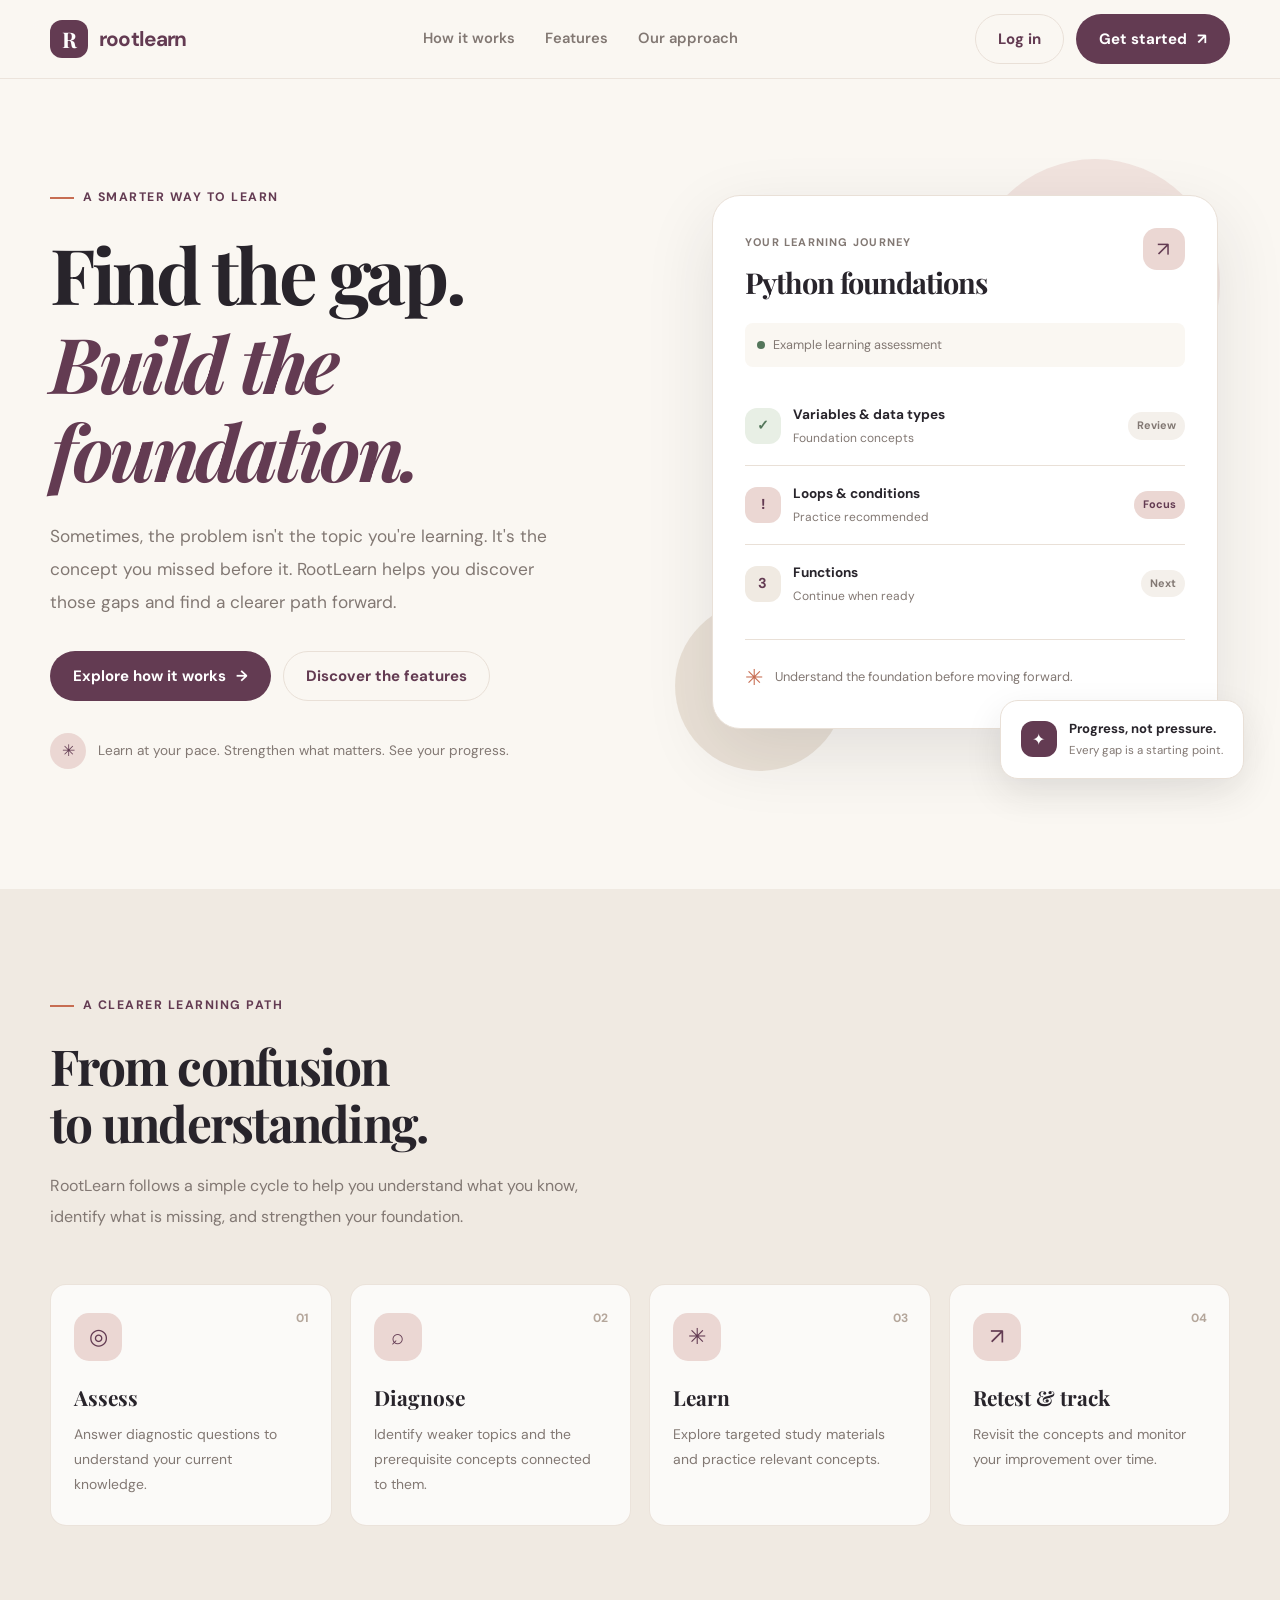
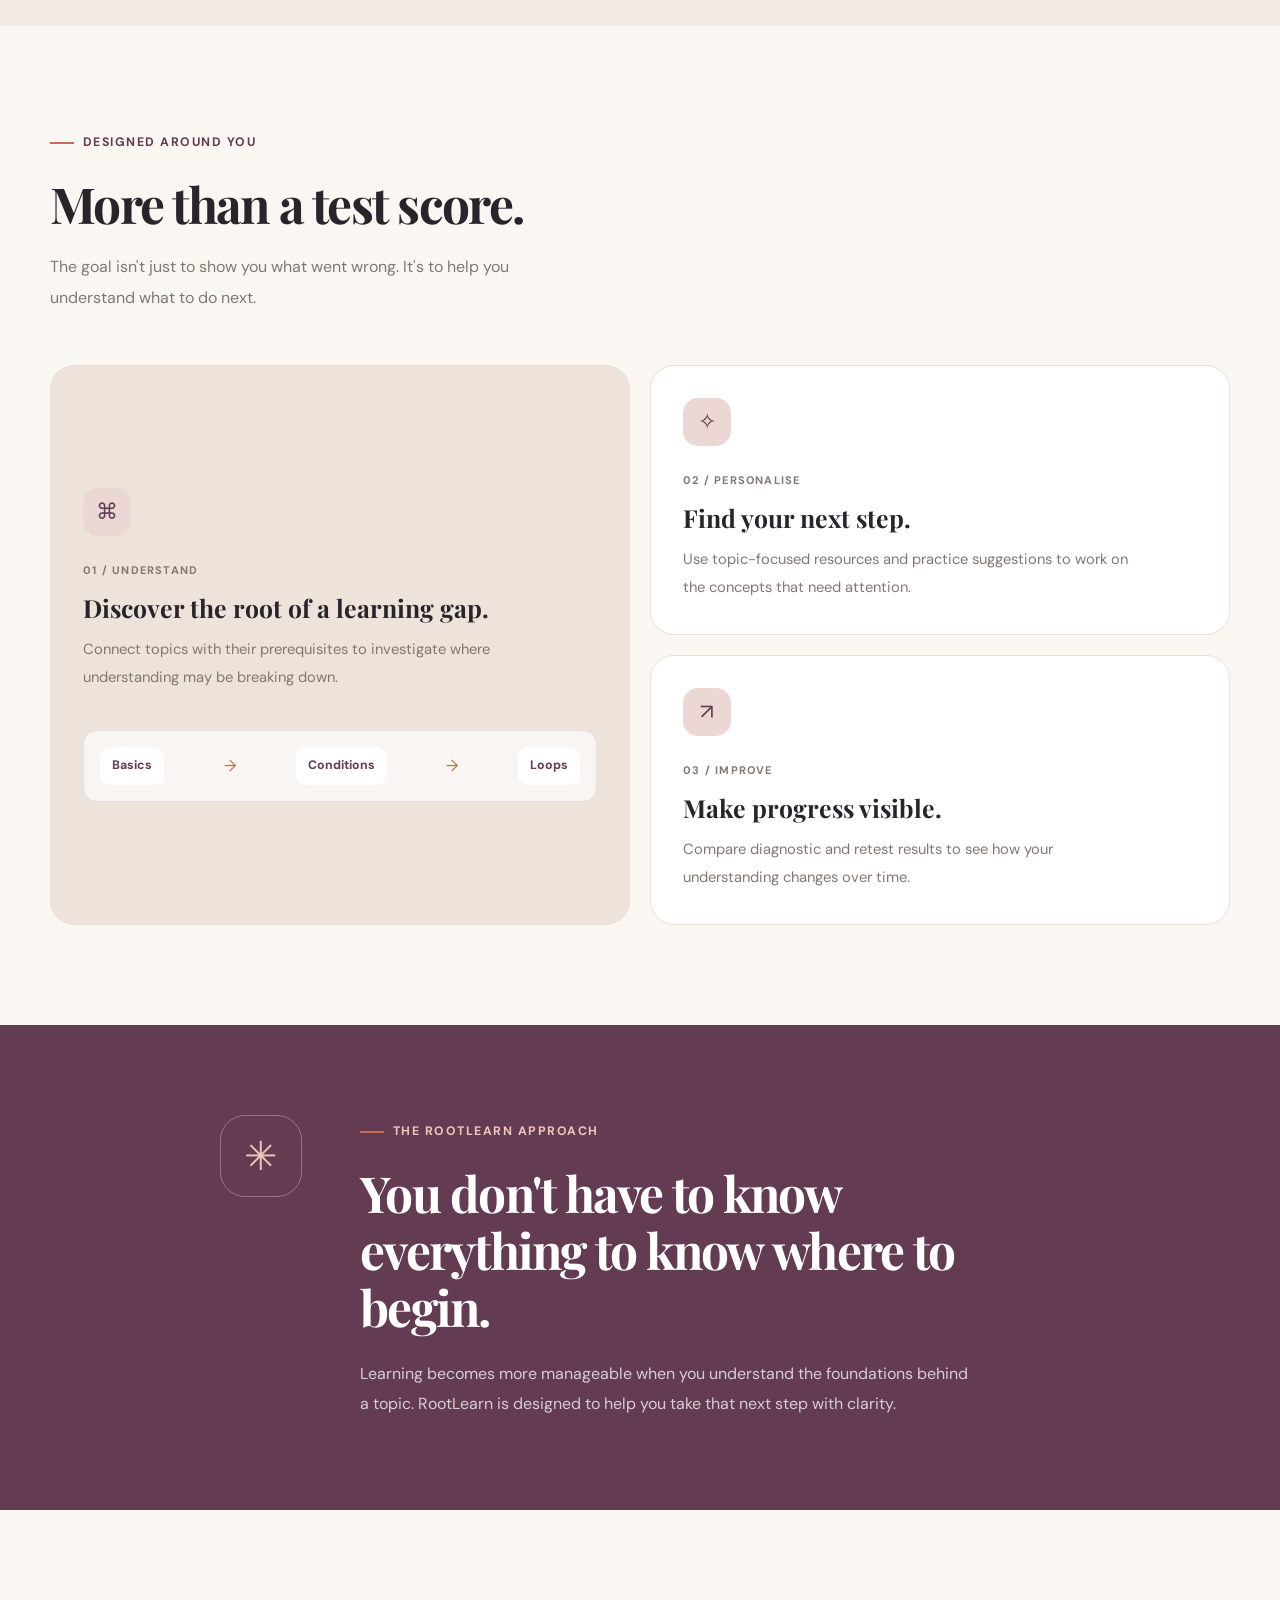
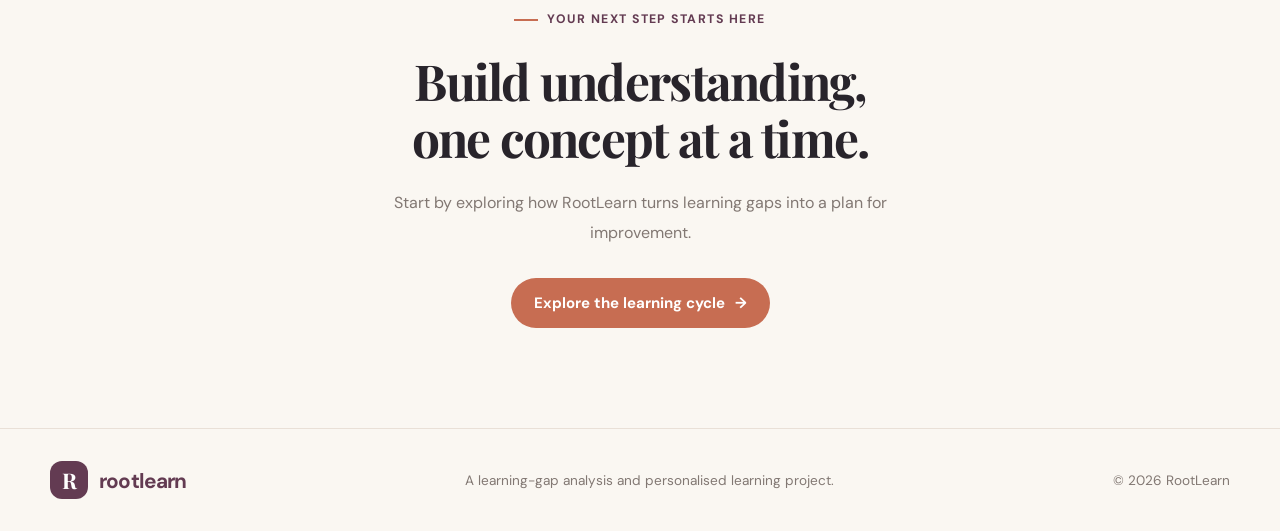
==== frontend/index.html @ 0cfa4fae "Initial commit: frontend, backend, and database setup" ====
<!DOCTYPE html>
<html lang="en">
<head>
    <meta charset="UTF-8">

    <meta
        name="viewport"
        content="width=device-width, initial-scale=1.0"
    >

    <meta
        name="description"
        content="RootLearn helps students discover learning gaps, strengthen prerequisite concepts, and track their learning progress."
    >

    <meta name="theme-color" content="#FAF7F2">

    <title>RootLearn — Understand What You Need to Learn</title>

    <link rel="stylesheet" href="css/variables.css">
    <link rel="stylesheet" href="css/style.css">
</head>

<body>

    <!-- Navigation -->
    <header class="site-header">
        <nav class="navbar container" aria-label="Main navigation">

            <a href="index.html" class="brand" aria-label="RootLearn home">
                <span class="brand-mark" aria-hidden="true">R</span>
                <span>rootlearn</span>
            </a>

            <div class="nav-links">
                <a href="#how-it-works">How it works</a>
                <a href="#features">Features</a>
                <a href="#approach">Our approach</a>
            </div>

           <div class="nav-actions">
    <a href="pages/login.html" class="button button-secondary">
        Log in
    </a>

    <a href="pages/register.html" class="button button-primary">
        Get started <span aria-hidden="true">↗</span>
    </a>
</div>

        </nav>
    </header>


    <main>

        <!-- Hero section -->
        <section class="hero" id="get-started">

            <div class="hero-grid container">

                <div class="hero-copy">

                    <span class="eyebrow">
                        A smarter way to learn
                    </span>

                    <h1>
                        Find the gap.<br>
                        <span class="hero-highlight">
                            Build the foundation.
                        </span>
                    </h1>

                    <p class="hero-description">
                        Sometimes, the problem isn't the topic you're
                        learning. It's the concept you missed before it.
                        RootLearn helps you discover those gaps and
                        find a clearer path forward.
                    </p>

                    <div class="hero-actions">
                        <a href="#how-it-works" class="button button-primary">
                            Explore how it works
                            <span aria-hidden="true">→</span>
                        </a>

                        <a href="#features" class="button button-secondary">
                            Discover the features
                        </a>
                    </div>

                    <div class="hero-note">
                        <span class="note-icon" aria-hidden="true">✳</span>
                        <p>
                            Learn at your pace. Strengthen what matters.
                            See your progress.
                        </p>
                    </div>

                </div>


                <!-- Illustrative learning journey card -->
                <div class="hero-visual">

                    <div class="decor decor-one" aria-hidden="true"></div>
                    <div class="decor decor-two" aria-hidden="true"></div>

                    <article class="learning-card">

                        <div class="learning-card-top">
                            <div>
                                <span class="small-label">
                                    YOUR LEARNING JOURNEY
                                </span>

                                <h2 class="journey-title">
                                    Python foundations
                                </h2>
                            </div>

                            <span class="journey-symbol" aria-hidden="true">
                                ↗
                            </span>
                        </div>


                        <div class="journey-status">
                            <span class="status-dot"></span>
                            <span>Example learning assessment</span>
                        </div>


                        <div class="journey-path">

                            <div class="path-item completed">
                                <span class="path-marker" aria-hidden="true">✓</span>

                                <div class="path-copy">
                                    <strong>Variables & data types</strong>
                                    <span>Foundation concepts</span>
                                </div>

                                <span class="path-tag">Review</span>
                            </div>


                            <div class="path-item needs-attention">
                                <span class="path-marker" aria-hidden="true">!</span>

                                <div class="path-copy">
                                    <strong>Loops & conditions</strong>
                                    <span>Practice recommended</span>
                                </div>

                                <span class="path-tag">Focus</span>
                            </div>


                            <div class="path-item upcoming">
                                <span class="path-marker" aria-hidden="true">3</span>

                                <div class="path-copy">
                                    <strong>Functions</strong>
                                    <span>Continue when ready</span>
                                </div>

                                <span class="path-tag">Next</span>
                            </div>

                        </div>


                        <div class="learning-card-bottom">
                            <span class="bottom-symbol" aria-hidden="true">✳</span>

                            <p>
                                Understand the foundation before
                                moving forward.
                            </p>
                        </div>

                    </article>

                    <div class="floating-note">
                        <span aria-hidden="true">✦</span>
                        <div>
                            <strong>Progress, not pressure.</strong>
                            <p>Every gap is a starting point.</p>
                        </div>
                    </div>

                </div>

            </div>

        </section>


        <!-- How it works -->
        <section class="section how-section" id="how-it-works">

            <div class="container">

                <div class="section-heading">
                    <span class="eyebrow">A clearer learning path</span>

                    <h2>
                        From confusion<br>
                        to understanding.
                    </h2>

                    <p>
                        RootLearn follows a simple cycle to help you
                        understand what you know, identify what is
                        missing, and strengthen your foundation.
                    </p>
                </div>


                <div class="steps-grid">

                    <article class="step-card">
                        <span class="step-number">01</span>
                        <span class="step-icon" aria-hidden="true">◎</span>

                        <h3>Assess</h3>

                        <p>
                            Answer diagnostic questions to understand
                            your current knowledge.
                        </p>
                    </article>


                    <article class="step-card">
                        <span class="step-number">02</span>
                        <span class="step-icon" aria-hidden="true">⌕</span>

                        <h3>Diagnose</h3>

                        <p>
                            Identify weaker topics and the prerequisite
                            concepts connected to them.
                        </p>
                    </article>


                    <article class="step-card">
                        <span class="step-number">03</span>
                        <span class="step-icon" aria-hidden="true">✳</span>

                        <h3>Learn</h3>

                        <p>
                            Explore targeted study materials and
                            practice relevant concepts.
                        </p>
                    </article>


                    <article class="step-card">
                        <span class="step-number">04</span>
                        <span class="step-icon" aria-hidden="true">↗</span>

                        <h3>Retest & track</h3>

                        <p>
                            Revisit the concepts and monitor your
                            improvement over time.
                        </p>
                    </article>

                </div>

            </div>

        </section>


        <!-- Features -->
        <section class="section features-section" id="features">

            <div class="container">

                <div class="section-heading">
                    <span class="eyebrow">Designed around you</span>

                    <h2>
                        More than a test score.
                    </h2>

                    <p>
                        The goal isn't just to show you what went wrong.
                        It's to help you understand what to do next.
                    </p>
                </div>


                <div class="features-grid">

                    <article class="feature-card feature-card-large">

                        <span class="feature-icon" aria-hidden="true">⌘</span>

                        <span class="feature-label">01 / UNDERSTAND</span>

                        <h3>Discover the root of a learning gap.</h3>

                        <p>
                            Connect topics with their prerequisites
                            to investigate where understanding may
                            be breaking down.
                        </p>

                        <div class="mini-topic-map" aria-label="Illustration of connected learning topics">
                            <span>Basics</span>
                            <span aria-hidden="true">→</span>
                            <span>Conditions</span>
                            <span aria-hidden="true">→</span>
                            <span>Loops</span>
                        </div>

                    </article>


                    <article class="feature-card">

                        <span class="feature-icon" aria-hidden="true">✧</span>

                        <span class="feature-label">02 / PERSONALISE</span>

                        <h3>Find your next step.</h3>

                        <p>
                            Use topic-focused resources and practice
                            suggestions to work on the concepts
                            that need attention.
                        </p>

                    </article>


                    <article class="feature-card">

                        <span class="feature-icon" aria-hidden="true">↗</span>

                        <span class="feature-label">03 / IMPROVE</span>

                        <h3>Make progress visible.</h3>

                        <p>
                            Compare diagnostic and retest results
                            to see how your understanding changes
                            over time.
                        </p>

                    </article>

                </div>

            </div>

        </section>


        <!-- Approach -->
        <section class="approach-section" id="approach">

            <div class="container approach-inner">

                <span class="approach-symbol" aria-hidden="true">✳</span>

                <div>
                    <span class="eyebrow">The RootLearn approach</span>

                    <h2>
                        You don't have to know everything
                        to know where to begin.
                    </h2>

                    <p>
                        Learning becomes more manageable when you
                        understand the foundations behind a topic.
                        RootLearn is designed to help you take that
                        next step with clarity.
                    </p>
                </div>

            </div>

        </section>


        <!-- Final CTA -->
        <section class="final-cta">

            <div class="container final-cta-inner">

                <span class="eyebrow">Your next step starts here</span>

                <h2>
                    Build understanding,<br>
                    one concept at a time.
                </h2>

                <p>
                    Start by exploring how RootLearn turns
                    learning gaps into a plan for improvement.
                </p>

                <a href="#how-it-works" class="button button-light">
                    Explore the learning cycle
                    <span aria-hidden="true">→</span>
                </a>

            </div>

        </section>

    </main>


    <!-- Footer -->
    <footer class="site-footer">

        <div class="container footer-content">

            <a href="index.html" class="brand">
                <span class="brand-mark" aria-hidden="true">R</span>
                <span>rootlearn</span>
            </a>

            <p>
                A learning-gap analysis and personalised learning project.
            </p>

            <p>
                © <span id="current-year"></span> RootLearn
            </p>

        </div>

    </footer>


    <script src="js/app.js"></script>

</body>
</html>
---- frontend/css/variables.css ----
/* =========================================
   ROOTLEARN — DESIGN TOKENS
   ========================================= */

:root {
    /* Brand colours */
    --color-bg: #FAF7F2;
    --color-primary: #633B52;
    --color-primary-dark: #48283B;
    --color-accent: #C76D52;
    --color-accent-soft: #EBD7D3;

    /* Surfaces */
    --color-surface: #FFFFFF;
    --color-border: #E9E0D7;

    /* Text */
    --color-text: #28242B;
    --color-text-muted: #827873;

    /* Status colours */
    --color-success: #54765B;
    --color-warning: #A66B32;
    --color-danger: #B64A4A;

    /* Typography */
    --font-heading: Georgia, "Times New Roman", serif;
    --font-body: "Segoe UI", Arial, sans-serif;

    /* Spacing */
    --space-1: 0.25rem;
    --space-2: 0.5rem;
    --space-3: 0.75rem;
    --space-4: 1rem;
    --space-5: 1.5rem;
    --space-6: 2rem;
    --space-7: 3rem;
    --space-8: 4rem;

    /* Corners */
    --radius-sm: 8px;
    --radius-md: 16px;
    --radius-lg: 24px;
    --radius-pill: 999px;

    /* Shadows */
    --shadow-soft: 0 8px 30px rgba(40, 36, 43, 0.06);
    --shadow-hover: 0 14px 36px rgba(40, 36, 43, 0.10);

    /* Layout */
    --container-width: 1180px;

    /* Motion */
    --transition-fast: 180ms ease;
}
---- frontend/css/style.css ----
/* =========================================
   ROOTLEARN — GLOBAL STYLES
   ========================================= */

@import url("https://fonts.googleapis.com/css2?family=DM+Sans:wght@400;500;600;700&family=Playfair+Display:wght@500;600;700&display=swap");

* {
    box-sizing: border-box;
}

html {
    scroll-behavior: smooth;
}

body {
    margin: 0;
    background: var(--color-bg);
    color: var(--color-text);
    font-family: "DM Sans", var(--font-body);
    line-height: 1.6;
    -webkit-font-smoothing: antialiased;
}

button,
input,
textarea,
select {
    font: inherit;
}

button,
a {
    -webkit-tap-highlight-color: transparent;
}

a {
    color: inherit;
    text-decoration: none;
}

button {
    cursor: pointer;
}

button:focus-visible,
a:focus-visible,
input:focus-visible {
    outline: 3px solid var(--color-accent);
    outline-offset: 4px;
}

img {
    display: block;
    max-width: 100%;
}

h1,
h2,
h3,
h4,
p {
    margin-top: 0;
}

h1,
h2,
h3 {
    font-family: "Playfair Display", var(--font-heading);
    line-height: 1.15;
}

h1 {
    font-size: clamp(2.7rem, 6vw, 5rem);
    letter-spacing: -0.045em;
}

h2 {
    font-size: clamp(2rem, 4vw, 3.1rem);
    letter-spacing: -0.035em;
}

h3 {
    font-size: 1.4rem;
}

p {
    color: var(--color-text-muted);
}

.container {
    width: min(
        calc(100% - 40px),
        var(--container-width)
    );
    margin-inline: auto;
}

/* =========================================
   BUTTONS
   ========================================= */

.button {
    display: inline-flex;
    align-items: center;
    justify-content: center;
    gap: 10px;
    min-height: 46px;
    padding: 12px 22px;
    border: 1px solid transparent;
    border-radius: var(--radius-pill);
    font-size: 0.94rem;
    font-weight: 700;
    transition:
        background var(--transition-fast),
        color var(--transition-fast),
        transform var(--transition-fast),
        box-shadow var(--transition-fast);
}

.button:hover {
    transform: translateY(-2px);
}

.button-primary {
    background: var(--color-primary);
    color: white;
}

.button-primary:hover {
    background: var(--color-primary-dark);
    box-shadow: var(--shadow-soft);
}

.button-secondary {
    background: transparent;
    color: var(--color-primary);
    border-color: var(--color-border);
}

.button-secondary:hover {
    background: var(--color-accent-soft);
    border-color: var(--color-accent-soft);
}

/* =========================================
   NAVIGATION
   ========================================= */

.site-header {
    position: sticky;
    top: 0;
    z-index: 100;
    background: rgba(250, 247, 242, 0.92);
    backdrop-filter: blur(16px);
    border-bottom: 1px solid rgba(233, 224, 215, 0.8);
}

.navbar {
    min-height: 78px;
    display: flex;
    align-items: center;
    justify-content: space-between;
    gap: 24px;
}

.brand {
    display: inline-flex;
    align-items: center;
    gap: 11px;
    color: var(--color-primary);
    font-weight: 700;
    font-size: 1.3rem;
    letter-spacing: -0.04em;
}

.brand-mark {
    display: grid;
    place-items: center;
    width: 38px;
    height: 38px;
    border-radius: 12px;
    background: var(--color-primary);
    color: white;
    font-family: "Playfair Display", Georgia, serif;
    font-size: 1.35rem;
}

.nav-links {
    display: flex;
    align-items: center;
    gap: 30px;
}

.nav-links a {
    color: var(--color-text-muted);
    font-size: 0.92rem;
    font-weight: 600;
    transition: color var(--transition-fast);
}

.nav-links a:hover {
    color: var(--color-primary);
}

.nav-actions {
    display: flex;
    align-items: center;
    gap: 12px;
}

/* =========================================
   LABELS AND CARDS
   ========================================= */

.eyebrow {
    display: inline-flex;
    align-items: center;
    gap: 9px;
    margin-bottom: 22px;
    color: var(--color-primary);
    font-size: 0.77rem;
    font-weight: 700;
    letter-spacing: 0.12em;
    text-transform: uppercase;
}

.eyebrow::before {
    content: "";
    width: 24px;
    height: 2px;
    background: var(--color-accent);
}

.card {
    padding: 28px;
    background: var(--color-surface);
    border: 1px solid var(--color-border);
    border-radius: var(--radius-lg);
    box-shadow: var(--shadow-soft);
    transition:
        transform var(--transition-fast),
        box-shadow var(--transition-fast);
}

.card-hover:hover {
    transform: translateY(-5px);
    box-shadow: var(--shadow-hover);
}

/* =========================================
   FOOTER
   ========================================= */

.site-footer {
    padding: 32px 0;
    border-top: 1px solid var(--color-border);
}

.footer-content {
    display: flex;
    align-items: center;
    justify-content: space-between;
    gap: 20px;
    flex-wrap: wrap;
}

.footer-content p {
    margin: 0;
    font-size: 0.85rem;
}

/* =========================================
   RESPONSIVE NAVIGATION
   ========================================= */

@media (max-width: 760px) {
    .navbar {
        min-height: 70px;
        flex-wrap: wrap;
        padding-block: 14px;
    }

    .nav-links {
        order: 3;
        width: 100%;
        justify-content: center;
        gap: 20px;
        flex-wrap: wrap;
    }

    .nav-links a {
        font-size: 0.84rem;
    }

    .nav-actions .button {
        min-height: 40px;
        padding: 9px 14px;
        font-size: 0.85rem;
    }

    .container {
        width: min(calc(100% - 28px), var(--container-width));
    }

    .card {
        padding: 22px;
    }

    .footer-content {
        align-items: flex-start;
        flex-direction: column;
    }
}

@media (prefers-reduced-motion: reduce) {
    *,
    *::before,
    *::after {
        scroll-behavior: auto !important;
        transition-duration: 0.01ms !important;
        animation-duration: 0.01ms !important;
        animation-iteration-count: 1 !important;
    }
}
/* =========================================
   ROOTLEARN — LANDING PAGE
   ========================================= */

/* HERO */

.hero {
    position: relative;
    overflow: hidden;
    padding: 92px 0 110px;
}

.hero-grid {
    display: grid;
    grid-template-columns: 1.05fr 0.95fr;
    align-items: center;
    gap: 64px;
}

.hero-copy {
    position: relative;
    z-index: 2;
}

.hero-copy h1 {
    max-width: 680px;
    margin-bottom: 26px;
}

.hero-highlight {
    color: var(--color-primary);
    font-style: italic;
}

.hero-description {
    max-width: 530px;
    margin-bottom: 32px;
    font-size: 1.08rem;
    line-height: 1.9;
}

.hero-actions {
    display: flex;
    align-items: center;
    gap: 12px;
    flex-wrap: wrap;
}

.hero-note {
    display: flex;
    align-items: center;
    gap: 12px;
    margin-top: 32px;
}

.note-icon {
    display: grid;
    place-items: center;
    flex-shrink: 0;
    width: 36px;
    height: 36px;
    border-radius: 50%;
    background: var(--color-accent-soft);
    color: var(--color-primary);
}

.hero-note p {
    margin: 0;
    font-size: 0.85rem;
}


/* HERO VISUAL */

.hero-visual {
    position: relative;
    min-width: 0;
    padding: 24px 12px 50px;
}

.decor {
    position: absolute;
    z-index: 0;
    border-radius: 50%;
    pointer-events: none;
}

.decor-one {
    top: -12px;
    right: 10px;
    width: 250px;
    height: 250px;
    background: var(--color-accent-soft);
    opacity: 0.6;
}

.decor-two {
    bottom: 8px;
    left: -25px;
    width: 170px;
    height: 170px;
    background: #E6DDD0;
    opacity: 0.8;
}

.learning-card {
    position: relative;
    z-index: 1;
    padding: 32px;
    background: var(--color-surface);
    border: 1px solid var(--color-border);
    border-radius: 28px;
    box-shadow: 0 24px 70px rgba(40, 36, 43, 0.11);
}

.learning-card-top {
    display: flex;
    align-items: flex-start;
    justify-content: space-between;
    gap: 16px;
}

.small-label,
.feature-label {
    color: var(--color-text-muted);
    font-size: 0.69rem;
    font-weight: 700;
    letter-spacing: 0.11em;
}

.journey-title {
    margin: 12px 0 0;
    font-family: "Playfair Display", Georgia, serif;
    font-size: 1.8rem;
}

.journey-symbol {
    display: grid;
    place-items: center;
    width: 42px;
    height: 42px;
    flex-shrink: 0;
    border-radius: 14px;
    background: var(--color-accent-soft);
    color: var(--color-primary);
    font-size: 1.25rem;
}

.journey-status {
    display: flex;
    align-items: center;
    gap: 8px;
    margin-top: 24px;
    padding: 12px;
    border-radius: var(--radius-sm);
    background: #FAF7F2;
    color: var(--color-text-muted);
    font-size: 0.79rem;
}

.status-dot {
    width: 8px;
    height: 8px;
    border-radius: 50%;
    background: var(--color-success);
}

.journey-path {
    display: grid;
    gap: 0;
    margin-top: 20px;
}

.path-item {
    position: relative;
    display: flex;
    align-items: center;
    gap: 12px;
    padding: 17px 0;
}

.path-item + .path-item {
    border-top: 1px solid var(--color-border);
}

.path-marker {
    display: grid;
    place-items: center;
    flex-shrink: 0;
    width: 36px;
    height: 36px;
    border-radius: 12px;
    background: #F0EAE2;
    color: var(--color-primary);
    font-size: 0.9rem;
    font-weight: 700;
}

.completed .path-marker {
    background: #E8EFE5;
    color: var(--color-success);
}

.needs-attention .path-marker {
    background: var(--color-accent-soft);
    color: var(--color-primary);
}

.path-copy {
    display: grid;
    gap: 3px;
    min-width: 0;
    flex: 1;
}

.path-copy strong {
    font-size: 0.85rem;
    font-weight: 700;
}

.path-copy span {
    color: var(--color-text-muted);
    font-size: 0.75rem;
}

.path-tag {
    flex-shrink: 0;
    padding: 5px 9px;
    border-radius: var(--radius-pill);
    background: #F4F0EB;
    color: var(--color-text-muted);
    font-size: 0.68rem;
    font-weight: 700;
}

.needs-attention .path-tag {
    background: var(--color-accent-soft);
    color: var(--color-primary);
}

.learning-card-bottom {
    display: flex;
    align-items: center;
    gap: 12px;
    margin-top: 16px;
    padding-top: 20px;
    border-top: 1px solid var(--color-border);
}

.bottom-symbol {
    color: var(--color-accent);
    font-size: 1.4rem;
}

.learning-card-bottom p {
    margin: 0;
    font-size: 0.8rem;
}

.floating-note {
    position: absolute;
    z-index: 2;
    right: -14px;
    bottom: 0;
    display: flex;
    align-items: center;
    gap: 12px;
    max-width: 280px;
    padding: 17px 20px;
    background: white;
    border: 1px solid var(--color-border);
    border-radius: 18px;
    box-shadow: var(--shadow-hover);
}

.floating-note > span {
    display: grid;
    place-items: center;
    width: 36px;
    height: 36px;
    flex-shrink: 0;
    border-radius: 12px;
    background: var(--color-primary);
    color: white;
}

.floating-note strong {
    display: block;
    font-size: 0.82rem;
}

.floating-note p {
    margin: 3px 0 0;
    font-size: 0.72rem;
}


/* GENERAL SECTIONS */

.section {
    padding: 100px 0;
}

.section-heading {
    max-width: 650px;
    margin-bottom: 52px;
}

.section-heading h2 {
    margin-bottom: 20px;
}

.section-heading > p {
    max-width: 540px;
    font-size: 1rem;
    line-height: 1.9;
}


/* HOW IT WORKS */

.how-section {
    background: #F0EAE2;
}

.steps-grid {
    display: grid;
    grid-template-columns: repeat(4, minmax(0, 1fr));
    gap: 18px;
}

.step-card {
    position: relative;
    min-width: 0;
    padding: 28px 23px;
    background: rgba(255, 255, 255, 0.75);
    border: 1px solid rgba(233, 224, 215, 0.9);
    border-radius: var(--radius-md);
    transition:
        transform var(--transition-fast),
        box-shadow var(--transition-fast);
}

.step-card:hover {
    transform: translateY(-5px);
    box-shadow: var(--shadow-soft);
}

.step-number {
    position: absolute;
    top: 24px;
    right: 22px;
    color: #B4A69B;
    font-size: 0.75rem;
    font-weight: 700;
}

.step-icon {
    display: grid;
    place-items: center;
    width: 48px;
    height: 48px;
    margin-bottom: 25px;
    border-radius: 15px;
    background: var(--color-accent-soft);
    color: var(--color-primary);
    font-size: 1.4rem;
}

.step-card h3 {
    margin-bottom: 12px;
    font-size: 1.3rem;
}

.step-card p {
    margin-bottom: 0;
    font-size: 0.87rem;
    line-height: 1.8;
}


/* FEATURES */

.features-section {
    background: var(--color-bg);
}

.features-grid {
    display: grid;
    grid-template-columns: repeat(2, minmax(0, 1fr));
    gap: 20px;
}

.feature-card {
    min-width: 0;
    padding: 32px;
    background: white;
    border: 1px solid var(--color-border);
    border-radius: var(--radius-lg);
    transition:
        transform var(--transition-fast),
        box-shadow var(--transition-fast);
}

.feature-card:hover {
    transform: translateY(-4px);
    box-shadow: var(--shadow-hover);
}

.feature-card-large {
    grid-row: span 2;
    display: flex;
    flex-direction: column;
    justify-content: center;
    background: #EDE3DB;
}

.feature-icon {
    display: grid;
    place-items: center;
    width: 48px;
    height: 48px;
    margin-bottom: 26px;
    border-radius: 15px;
    background: var(--color-accent-soft);
    color: var(--color-primary);
    font-size: 1.35rem;
}

.feature-label {
    display: block;
    margin-bottom: 14px;
}

.feature-card h3 {
    max-width: 420px;
    margin-bottom: 14px;
    font-size: 1.55rem;
}

.feature-card p {
    max-width: 450px;
    margin-bottom: 0;
    line-height: 1.9;
    font-size: 0.92rem;
}

.mini-topic-map {
    display: flex;
    align-items: center;
    justify-content: space-between;
    gap: 8px;
    flex-wrap: wrap;
    margin-top: 38px;
    padding: 16px;
    background: rgba(255, 255, 255, 0.65);
    border: 1px solid rgba(99, 59, 82, 0.12);
    border-radius: 14px;
}

.mini-topic-map span:nth-child(odd) {
    padding: 9px 12px;
    border-radius: 10px;
    background: white;
    color: var(--color-primary);
    font-size: 0.77rem;
    font-weight: 700;
}

.mini-topic-map span:nth-child(even) {
    color: var(--color-accent);
}


/* APPROACH */

.approach-section {
    padding: 90px 0;
    background: var(--color-primary);
    color: white;
}

.approach-inner {
    display: grid;
    grid-template-columns: 100px minmax(0, 700px);
    align-items: start;
    justify-content: center;
    gap: 40px;
}

.approach-symbol {
    display: grid;
    place-items: center;
    width: 82px;
    height: 82px;
    border: 1px solid rgba(255, 255, 255, 0.3);
    border-radius: 25px;
    color: #F0C6B8;
    font-size: 2.5rem;
}

.approach-section .eyebrow {
    color: #F0C6B8;
}

.approach-section h2 {
    margin-bottom: 24px;
    color: white;
}

.approach-section p {
    max-width: 620px;
    margin-bottom: 0;
    color: rgba(255, 255, 255, 0.75);
    line-height: 1.9;
}


/* FINAL CALL TO ACTION */

.final-cta {
    padding: 100px 0;
    text-align: center;
}

.final-cta-inner {
    display: flex;
    align-items: center;
    flex-direction: column;
}

.final-cta h2 {
    margin-bottom: 22px;
}

.final-cta p {
    max-width: 530px;
    margin-bottom: 30px;
    line-height: 1.9;
}

.button-light {
    background: var(--color-accent);
    color: white;
}

.button-light:hover {
    background: #AE593F;
    box-shadow: var(--shadow-soft);
}


/* RESPONSIVE LANDING PAGE */

@media (max-width: 1000px) {
    .hero-grid {
        grid-template-columns: 1fr;
        gap: 35px;
    }

    .hero-copy {
        max-width: 720px;
    }

    .hero-visual {
        width: min(100%, 620px);
        margin-inline: auto;
    }

    .steps-grid {
        grid-template-columns: repeat(2, minmax(0, 1fr));
    }

    .approach-inner {
        grid-template-columns: 75px minmax(0, 1fr);
        gap: 25px;
    }

    .approach-symbol {
        width: 70px;
        height: 70px;
    }
}

@media (max-width: 600px) {
    .hero {
        padding: 60px 0 80px;
    }

    .hero-grid {
        gap: 25px;
    }

    .hero-actions {
        align-items: stretch;
        flex-direction: column;
    }

    .hero-actions .button {
        width: 100%;
    }

    .hero-visual {
        padding: 18px 0 45px;
    }

    .learning-card {
        padding: 22px 18px;
        border-radius: 22px;
    }

    .journey-title {
        font-size: 1.45rem;
    }

    .path-item {
        gap: 9px;
    }

    .path-copy strong {
        font-size: 0.76rem;
    }

    .path-copy span {
        font-size: 0.69rem;
    }

    .path-tag {
        padding: 4px 7px;
        font-size: 0.62rem;
    }

    .floating-note {
        right: 0;
        max-width: 245px;
        padding: 13px 15px;
    }

    .section {
        padding: 70px 0;
    }

    .steps-grid,
    .features-grid {
        grid-template-columns: 1fr;
    }

    .feature-card-large {
        grid-row: auto;
    }

    .mini-topic-map {
        justify-content: center;
    }

    .approach-section {
        padding: 70px 0;
    }

    .approach-inner {
        grid-template-columns: 1fr;
        gap: 24px;
    }

    .final-cta {
        padding: 75px 0;
    }
}
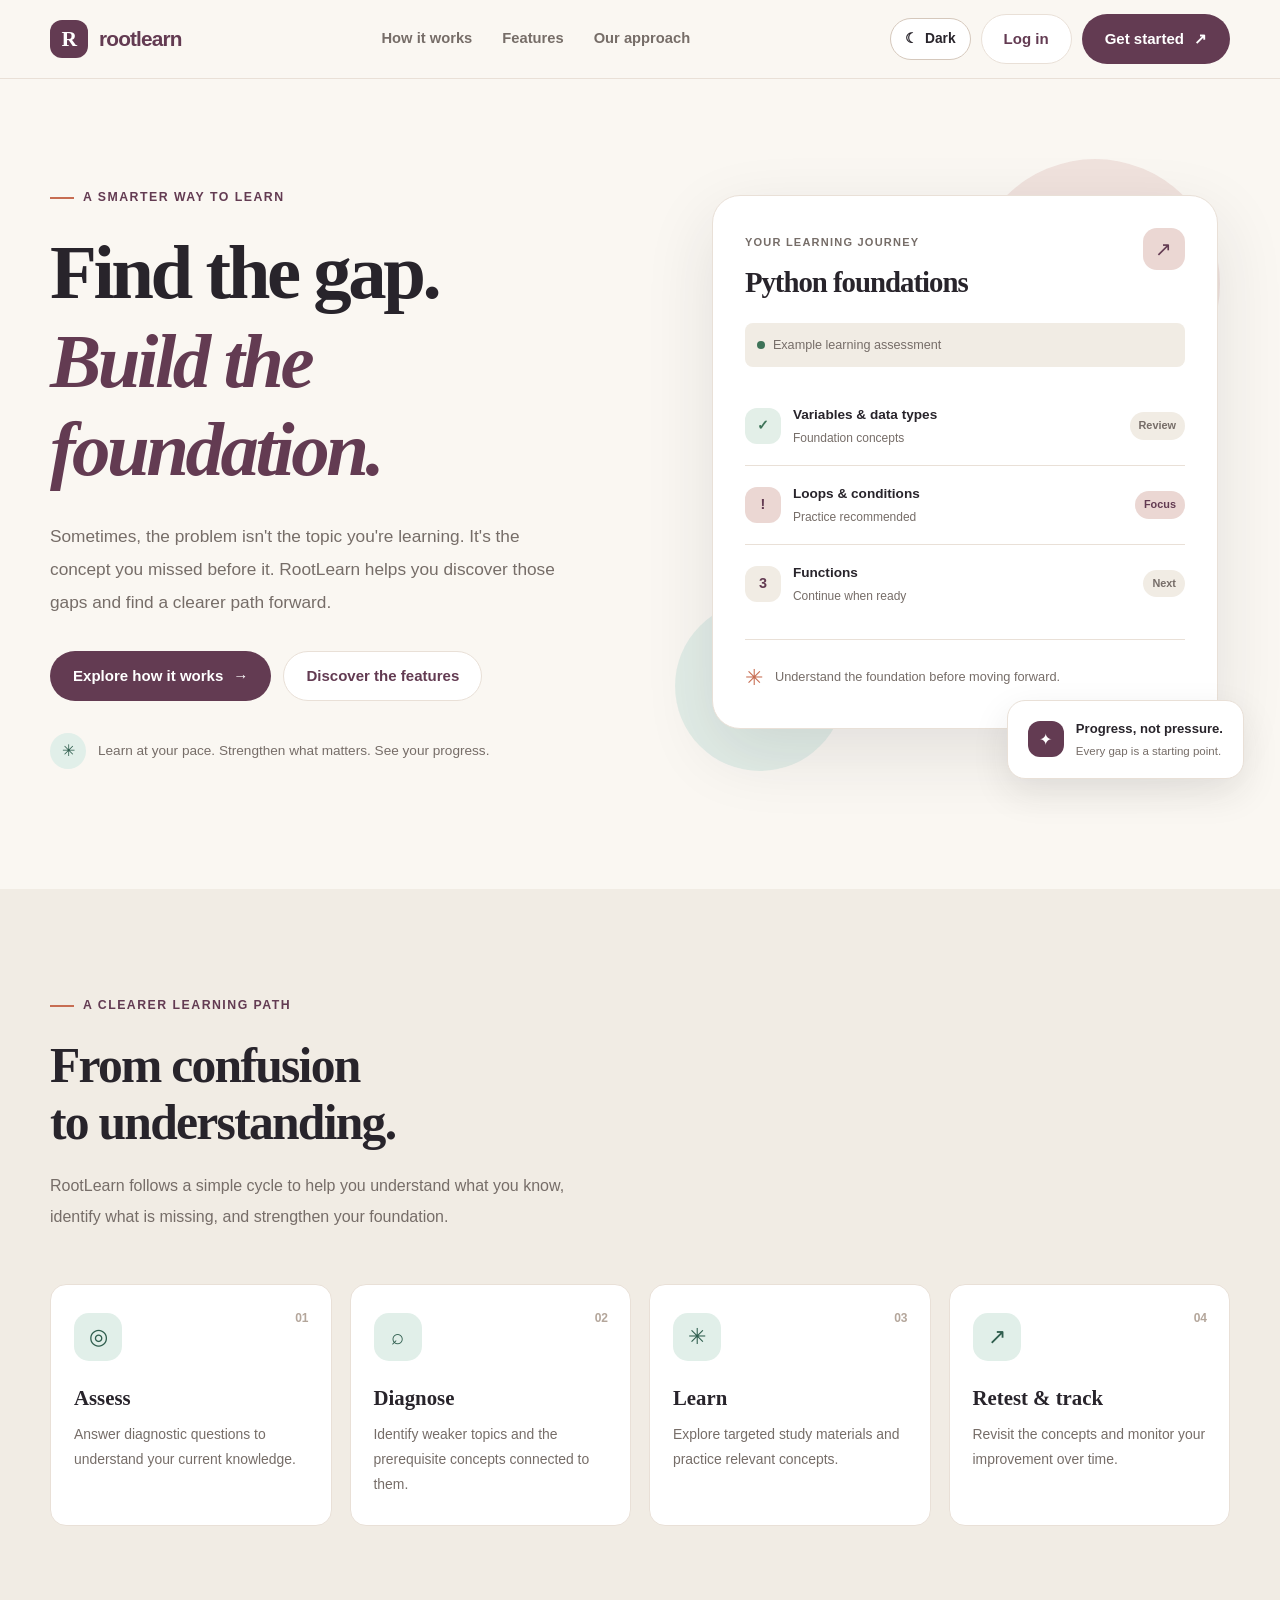
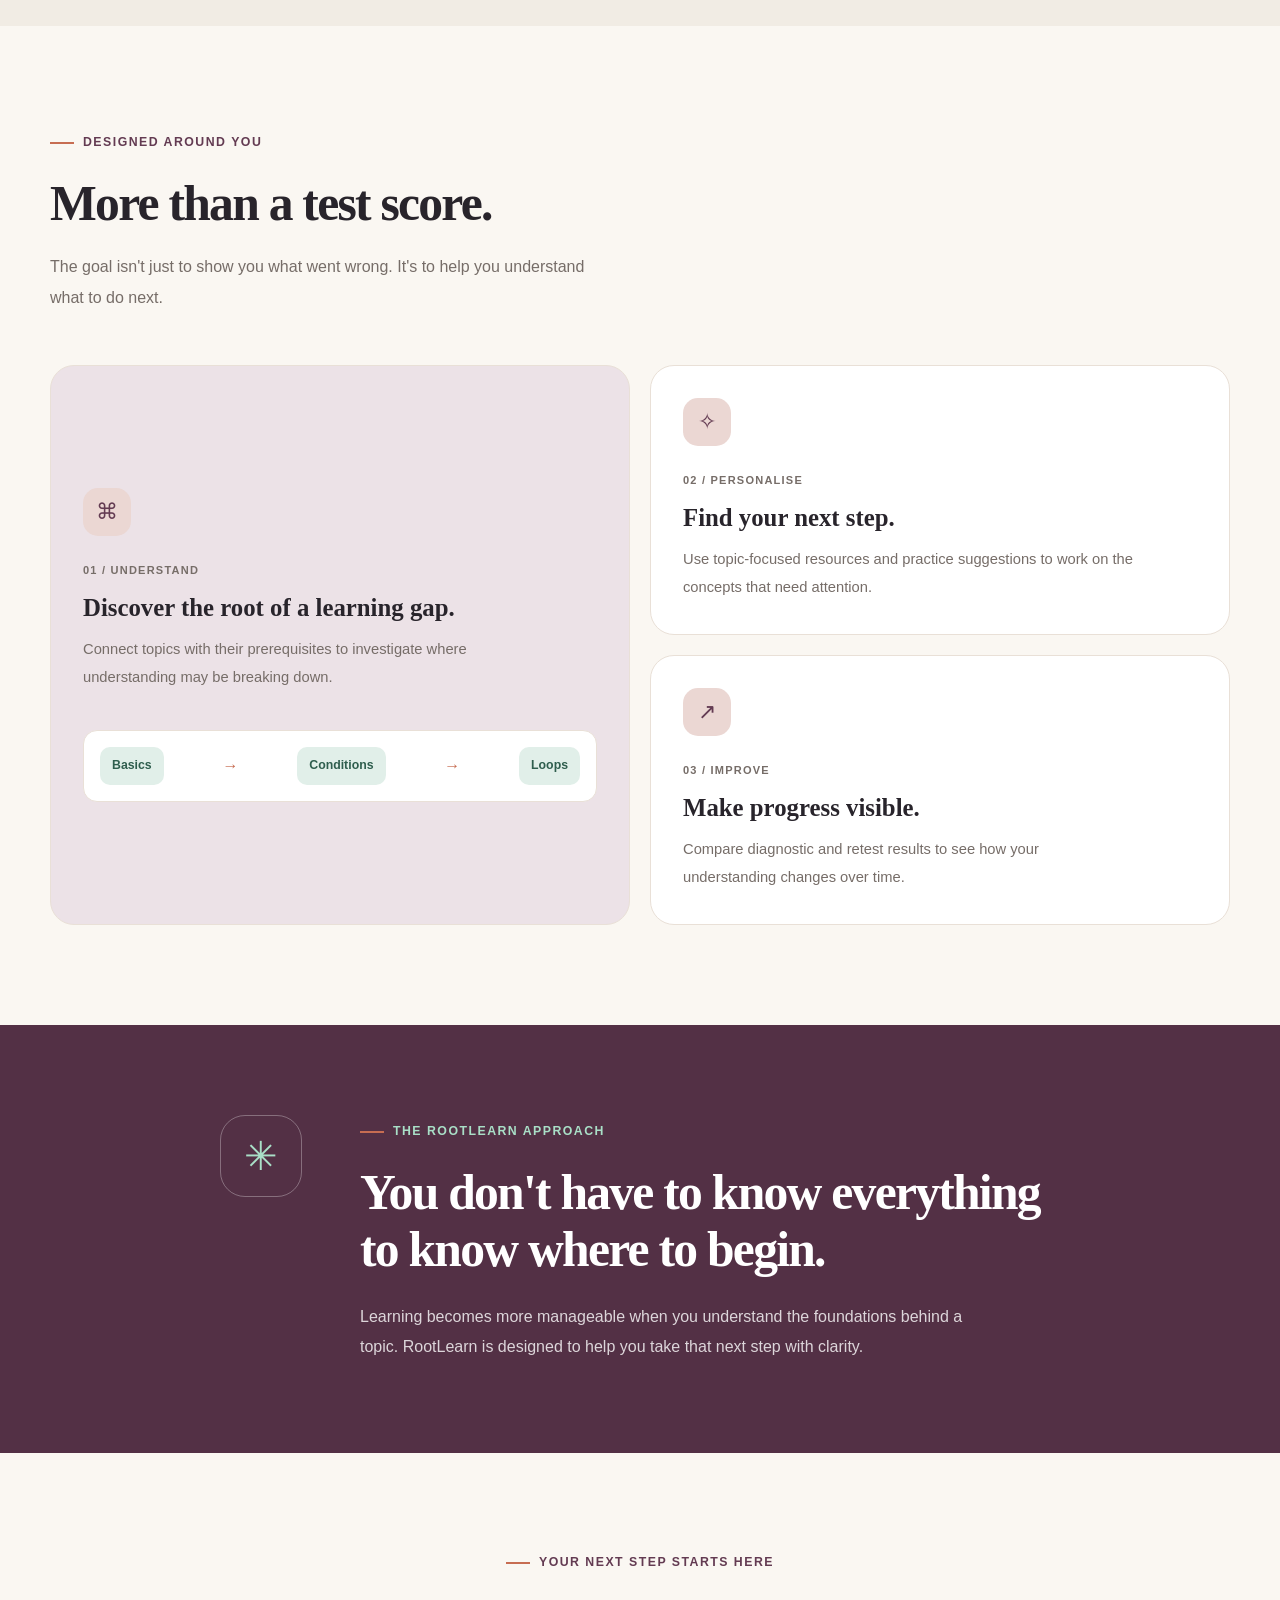
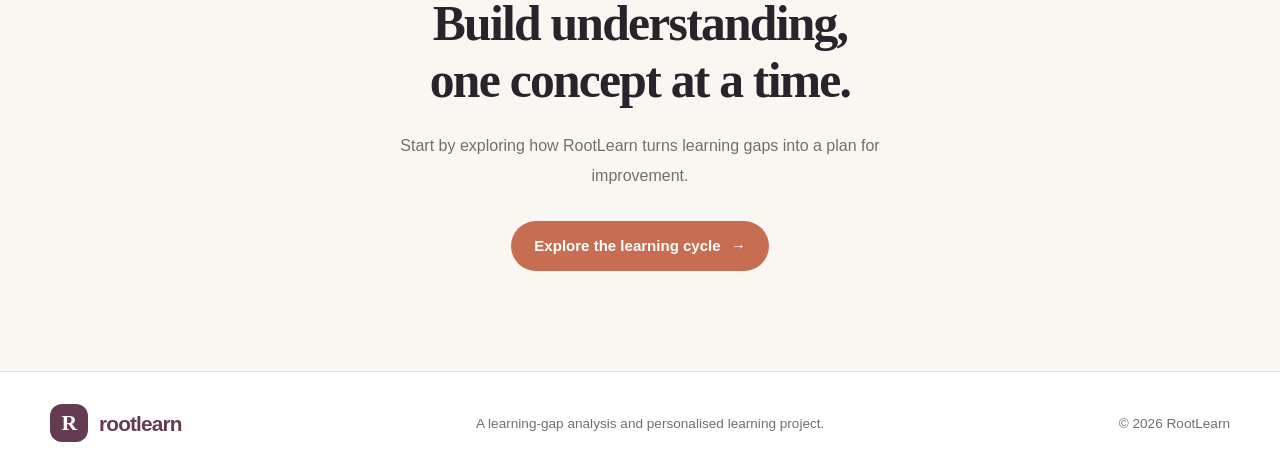
==== commit 409f1b1f: "Update RootLearn UI theme toggle, subject flow, and generator fixes" ====
--- a/frontend/index.html
+++ b/frontend/index.html
@@ -38,15 +38,26 @@
                 <a href="#approach">Our approach</a>
             </div>
 
-           <div class="nav-actions">
-    <a href="pages/login.html" class="button button-secondary">
-        Log in
-    </a>
-
-    <a href="pages/register.html" class="button button-primary">
-        Get started <span aria-hidden="true">↗</span>
-    </a>
-</div>
+            <div class="nav-actions">
+                <button
+                    type="button"
+                    id="themeToggleBtn"
+                    class="theme-toggle"
+                    aria-label="Toggle light and dark theme"
+                    aria-pressed="false"
+                >
+                    <span id="themeToggleIcon" aria-hidden="true">☾</span>
+                    <span id="themeToggleText">Dark</span>
+                </button>
+
+                <a href="pages/login.html" class="button button-secondary">
+                    Log in
+                </a>
+
+                <a href="pages/register.html" class="button button-primary">
+                    Get started <span aria-hidden="true">↗</span>
+                </a>
+            </div>
 
         </nav>
     </header>
@@ -445,6 +456,7 @@
     </footer>
 
 
+    <script src="js/theme.js"></script>
     <script src="js/app.js"></script>
 
 </body>
--- a/frontend/css/variables.css
+++ b/frontend/css/variables.css
@@ -3,29 +3,48 @@
    ========================================= */
 
 :root {
-    /* Brand colours */
+    /* Light theme: Rich Plum + Warm Cream + Botanical Sage/Terracotta */
     --color-bg: #FAF7F2;
+    --color-surface: #FFFFFF;
+    --color-surface-warm: #F1ECE4;
+    --color-surface-card-soft: #ECE2E7;
+    --color-decor-soft: #DFECE5;
+
     --color-primary: #633B52;
     --color-primary-dark: #48283B;
     --color-accent: #C76D52;
+    --color-accent-hover: #AE593F;
     --color-accent-soft: #EBD7D3;
+    --color-botanical: #2F5E4E;
+    --color-botanical-soft: #E1EFE9;
+    --color-on-primary: #FFFFFF;
+    --color-on-accent: #FFFFFF;
 
-    /* Surfaces */
-    --color-surface: #FFFFFF;
+    --color-header-bg: rgba(250, 247, 242, 0.94);
     --color-border: #E9E0D7;
+    --color-border-strong: #D5C8BC;
 
     /* Text */
     --color-text: #28242B;
-    --color-text-muted: #827873;
+    --color-text-muted: #766D68;
+    --color-step-num: #B4A69B;
 
     /* Status colours */
-    --color-success: #54765B;
+    --color-success: #3E7358;
+    --color-success-soft: #E3EFE8;
     --color-warning: #A66B32;
     --color-danger: #B64A4A;
 
+    /* Approach section */
+    --color-approach-bg: #533045;
+    --color-approach-text: #FFFFFF;
+    --color-approach-muted: rgba(255, 255, 255, 0.8);
+    --color-approach-accent: #A9DFC7;
+    --color-approach-border: rgba(255, 255, 255, 0.3);
+
     /* Typography */
-    --font-heading: Georgia, "Times New Roman", serif;
-    --font-body: "Segoe UI", Arial, sans-serif;
+    --font-heading: "Playfair Display", Georgia, "Times New Roman", serif;
+    --font-body: "DM Sans", "Segoe UI", Arial, sans-serif;
 
     /* Spacing */
     --space-1: 0.25rem;
@@ -46,10 +65,57 @@
     /* Shadows */
     --shadow-soft: 0 8px 30px rgba(40, 36, 43, 0.06);
     --shadow-hover: 0 14px 36px rgba(40, 36, 43, 0.10);
+    --shadow-hero: 0 24px 70px rgba(40, 36, 43, 0.11);
 
     /* Layout */
     --container-width: 1180px;
 
     /* Motion */
     --transition-fast: 180ms ease;
+}
+
+[data-theme="dark"] {
+    /* Dark theme: Sage Obsidian */
+    --color-bg: #0D110F;
+    --color-surface: #151C18;
+    --color-surface-warm: #111714;
+    --color-surface-card-soft: #1A241E;
+    --color-decor-soft: #1C2B24;
+
+    --color-primary: #7AD6AC;
+    --color-primary-dark: #96E4C0;
+    --color-accent: #E59B5E;
+    --color-accent-hover: #F0AF7A;
+    --color-accent-soft: rgba(122, 214, 172, 0.15);
+    --color-botanical: #7AD6AC;
+    --color-botanical-soft: rgba(122, 214, 172, 0.14);
+    --color-on-primary: #09110D;
+    --color-on-accent: #140D07;
+
+    --color-header-bg: rgba(13, 17, 15, 0.92);
+    --color-border: #243029;
+    --color-border-strong: #33433A;
+
+    /* Text */
+    --color-text: #F0F5F2;
+    --color-text-muted: #9EB0A6;
+    --color-step-num: #63756B;
+
+    /* Status colours */
+    --color-success: #70D4A4;
+    --color-success-soft: rgba(112, 212, 164, 0.16);
+    --color-warning: #E59B5E;
+    --color-danger: #EB7A7A;
+
+    /* Approach section */
+    --color-approach-bg: #111815;
+    --color-approach-text: #F0F5F2;
+    --color-approach-muted: rgba(240, 245, 242, 0.78);
+    --color-approach-accent: #7AD6AC;
+    --color-approach-border: rgba(122, 214, 172, 0.3);
+
+    /* Shadows */
+    --shadow-soft: 0 10px 30px rgba(0, 0, 0, 0.35);
+    --shadow-hover: 0 16px 38px rgba(0, 0, 0, 0.5);
+    --shadow-hero: 0 24px 70px rgba(0, 0, 0, 0.55);
 }
--- a/frontend/css/style.css
+++ b/frontend/css/style.css
@@ -2,9 +2,9 @@
    ROOTLEARN — GLOBAL STYLES
    ========================================= */
 
-@import url("https://fonts.googleapis.com/css2?family=DM+Sans:wght@400;500;600;700&family=Playfair+Display:wght@500;600;700&display=swap");
-
-* {
+*,
+*::before,
+*::after {
     box-sizing: border-box;
 }
 
@@ -16,9 +16,10 @@
     margin: 0;
     background: var(--color-bg);
     color: var(--color-text);
-    font-family: "DM Sans", var(--font-body);
+    font-family: var(--font-body);
     line-height: 1.6;
     -webkit-font-smoothing: antialiased;
+    transition: background var(--transition-fast), color var(--transition-fast);
 }
 
 button,
@@ -65,8 +66,9 @@
 h1,
 h2,
 h3 {
-    font-family: "Playfair Display", var(--font-heading);
+    font-family: var(--font-heading);
     line-height: 1.15;
+    color: var(--color-text);
 }
 
 h1 {
@@ -96,7 +98,7 @@
 }
 
 /* =========================================
-   BUTTONS
+   BUTTONS & THEME TOGGLE
    ========================================= */
 
 .button {
@@ -113,6 +115,7 @@
     transition:
         background var(--transition-fast),
         color var(--transition-fast),
+        border-color var(--transition-fast),
         transform var(--transition-fast),
         box-shadow var(--transition-fast);
 }
@@ -123,7 +126,7 @@
 
 .button-primary {
     background: var(--color-primary);
-    color: white;
+    color: var(--color-on-primary);
 }
 
 .button-primary:hover {
@@ -132,7 +135,7 @@
 }
 
 .button-secondary {
-    background: transparent;
+    background: var(--color-surface);
     color: var(--color-primary);
     border-color: var(--color-border);
 }
@@ -140,6 +143,32 @@
 .button-secondary:hover {
     background: var(--color-accent-soft);
     border-color: var(--color-accent-soft);
+}
+
+.theme-toggle {
+    display: inline-flex;
+    align-items: center;
+    gap: 7px;
+    min-height: 42px;
+    padding: 8px 14px;
+    border: 1px solid var(--color-border-strong);
+    border-radius: var(--radius-pill);
+    background: var(--color-surface);
+    color: var(--color-text);
+    font-size: 0.86rem;
+    font-weight: 700;
+    transition:
+        background var(--transition-fast),
+        color var(--transition-fast),
+        border-color var(--transition-fast),
+        transform var(--transition-fast);
+}
+
+.theme-toggle:hover {
+    transform: translateY(-1px);
+    background: var(--color-botanical-soft);
+    border-color: var(--color-botanical);
+    color: var(--color-botanical);
 }
 
 /* =========================================
@@ -150,9 +179,9 @@
     position: sticky;
     top: 0;
     z-index: 100;
-    background: rgba(250, 247, 242, 0.92);
+    background: var(--color-header-bg);
     backdrop-filter: blur(16px);
-    border-bottom: 1px solid rgba(233, 224, 215, 0.8);
+    border-bottom: 1px solid var(--color-border);
 }
 
 .navbar {
@@ -180,8 +209,8 @@
     height: 38px;
     border-radius: 12px;
     background: var(--color-primary);
-    color: white;
-    font-family: "Playfair Display", Georgia, serif;
+    color: var(--color-on-primary);
+    font-family: var(--font-heading);
     font-size: 1.35rem;
 }
 
@@ -205,7 +234,7 @@
 .nav-actions {
     display: flex;
     align-items: center;
-    gap: 12px;
+    gap: 10px;
 }
 
 /* =========================================
@@ -253,6 +282,7 @@
 
 .site-footer {
     padding: 32px 0;
+    background: var(--color-surface);
     border-top: 1px solid var(--color-border);
 }
 
@@ -270,8 +300,582 @@
 }
 
 /* =========================================
-   RESPONSIVE NAVIGATION
+   LANDING PAGE
    ========================================= */
+
+.hero {
+    position: relative;
+    overflow: hidden;
+    padding: 92px 0 110px;
+}
+
+.hero-grid {
+    display: grid;
+    grid-template-columns: 1.05fr 0.95fr;
+    align-items: center;
+    gap: 64px;
+}
+
+.hero-copy {
+    position: relative;
+    z-index: 2;
+}
+
+.hero-copy h1 {
+    max-width: 680px;
+    margin-bottom: 26px;
+}
+
+.hero-highlight {
+    color: var(--color-primary);
+    font-style: italic;
+}
+
+.hero-description {
+    max-width: 530px;
+    margin-bottom: 32px;
+    font-size: 1.08rem;
+    line-height: 1.9;
+}
+
+.hero-actions {
+    display: flex;
+    align-items: center;
+    gap: 12px;
+    flex-wrap: wrap;
+}
+
+.hero-note {
+    display: flex;
+    align-items: center;
+    gap: 12px;
+    margin-top: 32px;
+}
+
+.note-icon {
+    display: grid;
+    place-items: center;
+    flex-shrink: 0;
+    width: 36px;
+    height: 36px;
+    border-radius: 50%;
+    background: var(--color-botanical-soft);
+    color: var(--color-botanical);
+}
+
+.hero-note p {
+    margin: 0;
+    font-size: 0.85rem;
+}
+
+/* HERO VISUAL */
+
+.hero-visual {
+    position: relative;
+    min-width: 0;
+    padding: 24px 12px 50px;
+}
+
+.decor {
+    position: absolute;
+    z-index: 0;
+    border-radius: 50%;
+    pointer-events: none;
+}
+
+.decor-one {
+    top: -12px;
+    right: 10px;
+    width: 250px;
+    height: 250px;
+    background: var(--color-accent-soft);
+    opacity: 0.65;
+}
+
+.decor-two {
+    bottom: 8px;
+    left: -25px;
+    width: 170px;
+    height: 170px;
+    background: var(--color-decor-soft);
+    opacity: 0.85;
+}
+
+.learning-card {
+    position: relative;
+    z-index: 1;
+    padding: 32px;
+    background: var(--color-surface);
+    border: 1px solid var(--color-border);
+    border-radius: 28px;
+    box-shadow: var(--shadow-hero);
+}
+
+.learning-card-top {
+    display: flex;
+    align-items: flex-start;
+    justify-content: space-between;
+    gap: 16px;
+}
+
+.small-label,
+.feature-label {
+    color: var(--color-text-muted);
+    font-size: 0.69rem;
+    font-weight: 700;
+    letter-spacing: 0.11em;
+}
+
+.journey-title {
+    margin: 12px 0 0;
+    font-family: var(--font-heading);
+    font-size: 1.8rem;
+}
+
+.journey-symbol {
+    display: grid;
+    place-items: center;
+    width: 42px;
+    height: 42px;
+    flex-shrink: 0;
+    border-radius: 14px;
+    background: var(--color-accent-soft);
+    color: var(--color-primary);
+    font-size: 1.25rem;
+}
+
+.journey-status {
+    display: flex;
+    align-items: center;
+    gap: 8px;
+    margin-top: 24px;
+    padding: 12px;
+    border-radius: var(--radius-sm);
+    background: var(--color-surface-warm);
+    color: var(--color-text-muted);
+    font-size: 0.79rem;
+}
+
+.status-dot {
+    width: 8px;
+    height: 8px;
+    border-radius: 50%;
+    background: var(--color-success);
+}
+
+.journey-path {
+    display: grid;
+    gap: 0;
+    margin-top: 20px;
+}
+
+.path-item {
+    position: relative;
+    display: flex;
+    align-items: center;
+    gap: 12px;
+    padding: 17px 0;
+}
+
+.path-item + .path-item {
+    border-top: 1px solid var(--color-border);
+}
+
+.path-marker {
+    display: grid;
+    place-items: center;
+    flex-shrink: 0;
+    width: 36px;
+    height: 36px;
+    border-radius: 12px;
+    background: var(--color-surface-warm);
+    color: var(--color-primary);
+    font-size: 0.9rem;
+    font-weight: 700;
+}
+
+.completed .path-marker {
+    background: var(--color-success-soft);
+    color: var(--color-success);
+}
+
+.needs-attention .path-marker {
+    background: var(--color-accent-soft);
+    color: var(--color-primary);
+}
+
+.path-copy {
+    display: grid;
+    gap: 3px;
+    min-width: 0;
+    flex: 1;
+}
+
+.path-copy strong {
+    font-size: 0.85rem;
+    font-weight: 700;
+    color: var(--color-text);
+}
+
+.path-copy span {
+    color: var(--color-text-muted);
+    font-size: 0.75rem;
+}
+
+.path-tag {
+    flex-shrink: 0;
+    padding: 5px 9px;
+    border-radius: var(--radius-pill);
+    background: var(--color-surface-warm);
+    color: var(--color-text-muted);
+    font-size: 0.68rem;
+    font-weight: 700;
+}
+
+.needs-attention .path-tag {
+    background: var(--color-accent-soft);
+    color: var(--color-primary);
+}
+
+.learning-card-bottom {
+    display: flex;
+    align-items: center;
+    gap: 12px;
+    margin-top: 16px;
+    padding-top: 20px;
+    border-top: 1px solid var(--color-border);
+}
+
+.bottom-symbol {
+    color: var(--color-accent);
+    font-size: 1.4rem;
+}
+
+.learning-card-bottom p {
+    margin: 0;
+    font-size: 0.8rem;
+}
+
+.floating-note {
+    position: absolute;
+    z-index: 2;
+    right: -14px;
+    bottom: 0;
+    display: flex;
+    align-items: center;
+    gap: 12px;
+    max-width: 280px;
+    padding: 17px 20px;
+    background: var(--color-surface);
+    border: 1px solid var(--color-border);
+    border-radius: 18px;
+    box-shadow: var(--shadow-hover);
+}
+
+.floating-note > span {
+    display: grid;
+    place-items: center;
+    width: 36px;
+    height: 36px;
+    flex-shrink: 0;
+    border-radius: 12px;
+    background: var(--color-primary);
+    color: var(--color-on-primary);
+}
+
+.floating-note strong {
+    display: block;
+    font-size: 0.82rem;
+    color: var(--color-text);
+}
+
+.floating-note p {
+    margin: 3px 0 0;
+    font-size: 0.72rem;
+}
+
+/* GENERAL SECTIONS */
+
+.section {
+    padding: 100px 0;
+}
+
+.section-heading {
+    max-width: 650px;
+    margin-bottom: 52px;
+}
+
+.section-heading h2 {
+    margin-bottom: 20px;
+}
+
+.section-heading > p {
+    max-width: 540px;
+    font-size: 1rem;
+    line-height: 1.9;
+}
+
+/* HOW IT WORKS */
+
+.how-section {
+    background: var(--color-surface-warm);
+}
+
+.steps-grid {
+    display: grid;
+    grid-template-columns: repeat(4, minmax(0, 1fr));
+    gap: 18px;
+}
+
+.step-card {
+    position: relative;
+    min-width: 0;
+    padding: 28px 23px;
+    background: var(--color-surface);
+    border: 1px solid var(--color-border);
+    border-radius: var(--radius-md);
+    transition:
+        transform var(--transition-fast),
+        box-shadow var(--transition-fast);
+}
+
+.step-card:hover {
+    transform: translateY(-5px);
+    box-shadow: var(--shadow-soft);
+}
+
+.step-number {
+    position: absolute;
+    top: 24px;
+    right: 22px;
+    color: var(--color-step-num);
+    font-size: 0.75rem;
+    font-weight: 700;
+}
+
+.step-icon {
+    display: grid;
+    place-items: center;
+    width: 48px;
+    height: 48px;
+    margin-bottom: 25px;
+    border-radius: 15px;
+    background: var(--color-botanical-soft);
+    color: var(--color-botanical);
+    font-size: 1.4rem;
+}
+
+.step-card h3 {
+    margin-bottom: 12px;
+    font-size: 1.3rem;
+}
+
+.step-card p {
+    margin-bottom: 0;
+    font-size: 0.87rem;
+    line-height: 1.8;
+}
+
+/* FEATURES */
+
+.features-section {
+    background: var(--color-bg);
+}
+
+.features-grid {
+    display: grid;
+    grid-template-columns: repeat(2, minmax(0, 1fr));
+    gap: 20px;
+}
+
+.feature-card {
+    min-width: 0;
+    padding: 32px;
+    background: var(--color-surface);
+    border: 1px solid var(--color-border);
+    border-radius: var(--radius-lg);
+    transition:
+        transform var(--transition-fast),
+        box-shadow var(--transition-fast);
+}
+
+.feature-card:hover {
+    transform: translateY(-4px);
+    box-shadow: var(--shadow-hover);
+}
+
+.feature-card-large {
+    grid-row: span 2;
+    display: flex;
+    flex-direction: column;
+    justify-content: center;
+    background: var(--color-surface-card-soft);
+}
+
+.feature-icon {
+    display: grid;
+    place-items: center;
+    width: 48px;
+    height: 48px;
+    margin-bottom: 26px;
+    border-radius: 15px;
+    background: var(--color-accent-soft);
+    color: var(--color-primary);
+    font-size: 1.35rem;
+}
+
+.feature-label {
+    display: block;
+    margin-bottom: 14px;
+}
+
+.feature-card h3 {
+    max-width: 420px;
+    margin-bottom: 14px;
+    font-size: 1.55rem;
+}
+
+.feature-card p {
+    max-width: 450px;
+    margin-bottom: 0;
+    line-height: 1.9;
+    font-size: 0.92rem;
+}
+
+.mini-topic-map {
+    display: flex;
+    align-items: center;
+    justify-content: space-between;
+    gap: 8px;
+    flex-wrap: wrap;
+    margin-top: 38px;
+    padding: 16px;
+    background: var(--color-surface);
+    border: 1px solid var(--color-border);
+    border-radius: 14px;
+}
+
+.mini-topic-map span:nth-child(odd) {
+    padding: 9px 12px;
+    border-radius: 10px;
+    background: var(--color-botanical-soft);
+    color: var(--color-botanical);
+    font-size: 0.77rem;
+    font-weight: 700;
+}
+
+.mini-topic-map span:nth-child(even) {
+    color: var(--color-accent);
+}
+
+/* APPROACH */
+
+.approach-section {
+    padding: 90px 0;
+    background: var(--color-approach-bg);
+    color: var(--color-approach-text);
+}
+
+.approach-inner {
+    display: grid;
+    grid-template-columns: 100px minmax(0, 700px);
+    align-items: start;
+    justify-content: center;
+    gap: 40px;
+}
+
+.approach-symbol {
+    display: grid;
+    place-items: center;
+    width: 82px;
+    height: 82px;
+    border: 1px solid var(--color-approach-border);
+    border-radius: 25px;
+    color: var(--color-approach-accent);
+    font-size: 2.5rem;
+}
+
+.approach-section .eyebrow {
+    color: var(--color-approach-accent);
+}
+
+.approach-section h2 {
+    margin-bottom: 24px;
+    color: var(--color-approach-text);
+}
+
+.approach-section p {
+    max-width: 620px;
+    margin-bottom: 0;
+    color: var(--color-approach-muted);
+    line-height: 1.9;
+}
+
+/* FINAL CALL TO ACTION */
+
+.final-cta {
+    padding: 100px 0;
+    background: var(--color-bg);
+    text-align: center;
+}
+
+.final-cta-inner {
+    display: flex;
+    align-items: center;
+    flex-direction: column;
+}
+
+.final-cta h2 {
+    margin-bottom: 22px;
+}
+
+.final-cta p {
+    max-width: 530px;
+    margin-bottom: 30px;
+    line-height: 1.9;
+}
+
+.button-light {
+    background: var(--color-accent);
+    color: var(--color-on-accent);
+}
+
+.button-light:hover {
+    background: var(--color-accent-hover);
+    box-shadow: var(--shadow-soft);
+}
+
+/* RESPONSIVE */
+
+@media (max-width: 1000px) {
+    .hero-grid {
+        grid-template-columns: 1fr;
+        gap: 35px;
+    }
+
+    .hero-copy {
+        max-width: 720px;
+    }
+
+    .hero-visual {
+        width: min(100%, 620px);
+        margin-inline: auto;
+    }
+
+    .steps-grid {
+        grid-template-columns: repeat(2, minmax(0, 1fr));
+    }
+
+    .approach-inner {
+        grid-template-columns: 75px minmax(0, 1fr);
+        gap: 25px;
+    }
+
+    .approach-symbol {
+        width: 70px;
+        height: 70px;
+    }
+}
 
 @media (max-width: 760px) {
     .navbar {
@@ -292,10 +896,11 @@
         font-size: 0.84rem;
     }
 
-    .nav-actions .button {
-        min-height: 40px;
-        padding: 9px 14px;
-        font-size: 0.85rem;
+    .nav-actions .button,
+    .nav-actions .theme-toggle {
+        min-height: 38px;
+        padding: 8px 13px;
+        font-size: 0.84rem;
     }
 
     .container {
@@ -309,6 +914,91 @@
     .footer-content {
         align-items: flex-start;
         flex-direction: column;
+    }
+}
+
+@media (max-width: 600px) {
+    .hero {
+        padding: 60px 0 80px;
+    }
+
+    .hero-grid {
+        gap: 25px;
+    }
+
+    .hero-actions {
+        align-items: stretch;
+        flex-direction: column;
+    }
+
+    .hero-actions .button {
+        width: 100%;
+    }
+
+    .hero-visual {
+        padding: 18px 0 45px;
+    }
+
+    .learning-card {
+        padding: 22px 18px;
+        border-radius: 22px;
+    }
+
+    .journey-title {
+        font-size: 1.45rem;
+    }
+
+    .path-item {
+        gap: 9px;
+    }
+
+    .path-copy strong {
+        font-size: 0.76rem;
+    }
+
+    .path-copy span {
+        font-size: 0.69rem;
+    }
+
+    .path-tag {
+        padding: 4px 7px;
+        font-size: 0.62rem;
+    }
+
+    .floating-note {
+        right: 0;
+        max-width: 245px;
+        padding: 13px 15px;
+    }
+
+    .section {
+        padding: 70px 0;
+    }
+
+    .steps-grid,
+    .features-grid {
+        grid-template-columns: 1fr;
+    }
+
+    .feature-card-large {
+        grid-row: auto;
+    }
+
+    .mini-topic-map {
+        justify-content: center;
+    }
+
+    .approach-section {
+        padding: 70px 0;
+    }
+
+    .approach-inner {
+        grid-template-columns: 1fr;
+        gap: 24px;
+    }
+
+    .final-cta {
+        padding: 75px 0;
     }
 }
 
@@ -321,672 +1011,4 @@
         animation-duration: 0.01ms !important;
         animation-iteration-count: 1 !important;
     }
-}
-/* =========================================
-   ROOTLEARN — LANDING PAGE
-   ========================================= */
-
-/* HERO */
-
-.hero {
-    position: relative;
-    overflow: hidden;
-    padding: 92px 0 110px;
-}
-
-.hero-grid {
-    display: grid;
-    grid-template-columns: 1.05fr 0.95fr;
-    align-items: center;
-    gap: 64px;
-}
-
-.hero-copy {
-    position: relative;
-    z-index: 2;
-}
-
-.hero-copy h1 {
-    max-width: 680px;
-    margin-bottom: 26px;
-}
-
-.hero-highlight {
-    color: var(--color-primary);
-    font-style: italic;
-}
-
-.hero-description {
-    max-width: 530px;
-    margin-bottom: 32px;
-    font-size: 1.08rem;
-    line-height: 1.9;
-}
-
-.hero-actions {
-    display: flex;
-    align-items: center;
-    gap: 12px;
-    flex-wrap: wrap;
-}
-
-.hero-note {
-    display: flex;
-    align-items: center;
-    gap: 12px;
-    margin-top: 32px;
-}
-
-.note-icon {
-    display: grid;
-    place-items: center;
-    flex-shrink: 0;
-    width: 36px;
-    height: 36px;
-    border-radius: 50%;
-    background: var(--color-accent-soft);
-    color: var(--color-primary);
-}
-
-.hero-note p {
-    margin: 0;
-    font-size: 0.85rem;
-}
-
-
-/* HERO VISUAL */
-
-.hero-visual {
-    position: relative;
-    min-width: 0;
-    padding: 24px 12px 50px;
-}
-
-.decor {
-    position: absolute;
-    z-index: 0;
-    border-radius: 50%;
-    pointer-events: none;
-}
-
-.decor-one {
-    top: -12px;
-    right: 10px;
-    width: 250px;
-    height: 250px;
-    background: var(--color-accent-soft);
-    opacity: 0.6;
-}
-
-.decor-two {
-    bottom: 8px;
-    left: -25px;
-    width: 170px;
-    height: 170px;
-    background: #E6DDD0;
-    opacity: 0.8;
-}
-
-.learning-card {
-    position: relative;
-    z-index: 1;
-    padding: 32px;
-    background: var(--color-surface);
-    border: 1px solid var(--color-border);
-    border-radius: 28px;
-    box-shadow: 0 24px 70px rgba(40, 36, 43, 0.11);
-}
-
-.learning-card-top {
-    display: flex;
-    align-items: flex-start;
-    justify-content: space-between;
-    gap: 16px;
-}
-
-.small-label,
-.feature-label {
-    color: var(--color-text-muted);
-    font-size: 0.69rem;
-    font-weight: 700;
-    letter-spacing: 0.11em;
-}
-
-.journey-title {
-    margin: 12px 0 0;
-    font-family: "Playfair Display", Georgia, serif;
-    font-size: 1.8rem;
-}
-
-.journey-symbol {
-    display: grid;
-    place-items: center;
-    width: 42px;
-    height: 42px;
-    flex-shrink: 0;
-    border-radius: 14px;
-    background: var(--color-accent-soft);
-    color: var(--color-primary);
-    font-size: 1.25rem;
-}
-
-.journey-status {
-    display: flex;
-    align-items: center;
-    gap: 8px;
-    margin-top: 24px;
-    padding: 12px;
-    border-radius: var(--radius-sm);
-    background: #FAF7F2;
-    color: var(--color-text-muted);
-    font-size: 0.79rem;
-}
-
-.status-dot {
-    width: 8px;
-    height: 8px;
-    border-radius: 50%;
-    background: var(--color-success);
-}
-
-.journey-path {
-    display: grid;
-    gap: 0;
-    margin-top: 20px;
-}
-
-.path-item {
-    position: relative;
-    display: flex;
-    align-items: center;
-    gap: 12px;
-    padding: 17px 0;
-}
-
-.path-item + .path-item {
-    border-top: 1px solid var(--color-border);
-}
-
-.path-marker {
-    display: grid;
-    place-items: center;
-    flex-shrink: 0;
-    width: 36px;
-    height: 36px;
-    border-radius: 12px;
-    background: #F0EAE2;
-    color: var(--color-primary);
-    font-size: 0.9rem;
-    font-weight: 700;
-}
-
-.completed .path-marker {
-    background: #E8EFE5;
-    color: var(--color-success);
-}
-
-.needs-attention .path-marker {
-    background: var(--color-accent-soft);
-    color: var(--color-primary);
-}
-
-.path-copy {
-    display: grid;
-    gap: 3px;
-    min-width: 0;
-    flex: 1;
-}
-
-.path-copy strong {
-    font-size: 0.85rem;
-    font-weight: 700;
-}
-
-.path-copy span {
-    color: var(--color-text-muted);
-    font-size: 0.75rem;
-}
-
-.path-tag {
-    flex-shrink: 0;
-    padding: 5px 9px;
-    border-radius: var(--radius-pill);
-    background: #F4F0EB;
-    color: var(--color-text-muted);
-    font-size: 0.68rem;
-    font-weight: 700;
-}
-
-.needs-attention .path-tag {
-    background: var(--color-accent-soft);
-    color: var(--color-primary);
-}
-
-.learning-card-bottom {
-    display: flex;
-    align-items: center;
-    gap: 12px;
-    margin-top: 16px;
-    padding-top: 20px;
-    border-top: 1px solid var(--color-border);
-}
-
-.bottom-symbol {
-    color: var(--color-accent);
-    font-size: 1.4rem;
-}
-
-.learning-card-bottom p {
-    margin: 0;
-    font-size: 0.8rem;
-}
-
-.floating-note {
-    position: absolute;
-    z-index: 2;
-    right: -14px;
-    bottom: 0;
-    display: flex;
-    align-items: center;
-    gap: 12px;
-    max-width: 280px;
-    padding: 17px 20px;
-    background: white;
-    border: 1px solid var(--color-border);
-    border-radius: 18px;
-    box-shadow: var(--shadow-hover);
-}
-
-.floating-note > span {
-    display: grid;
-    place-items: center;
-    width: 36px;
-    height: 36px;
-    flex-shrink: 0;
-    border-radius: 12px;
-    background: var(--color-primary);
-    color: white;
-}
-
-.floating-note strong {
-    display: block;
-    font-size: 0.82rem;
-}
-
-.floating-note p {
-    margin: 3px 0 0;
-    font-size: 0.72rem;
-}
-
-
-/* GENERAL SECTIONS */
-
-.section {
-    padding: 100px 0;
-}
-
-.section-heading {
-    max-width: 650px;
-    margin-bottom: 52px;
-}
-
-.section-heading h2 {
-    margin-bottom: 20px;
-}
-
-.section-heading > p {
-    max-width: 540px;
-    font-size: 1rem;
-    line-height: 1.9;
-}
-
-
-/* HOW IT WORKS */
-
-.how-section {
-    background: #F0EAE2;
-}
-
-.steps-grid {
-    display: grid;
-    grid-template-columns: repeat(4, minmax(0, 1fr));
-    gap: 18px;
-}
-
-.step-card {
-    position: relative;
-    min-width: 0;
-    padding: 28px 23px;
-    background: rgba(255, 255, 255, 0.75);
-    border: 1px solid rgba(233, 224, 215, 0.9);
-    border-radius: var(--radius-md);
-    transition:
-        transform var(--transition-fast),
-        box-shadow var(--transition-fast);
-}
-
-.step-card:hover {
-    transform: translateY(-5px);
-    box-shadow: var(--shadow-soft);
-}
-
-.step-number {
-    position: absolute;
-    top: 24px;
-    right: 22px;
-    color: #B4A69B;
-    font-size: 0.75rem;
-    font-weight: 700;
-}
-
-.step-icon {
-    display: grid;
-    place-items: center;
-    width: 48px;
-    height: 48px;
-    margin-bottom: 25px;
-    border-radius: 15px;
-    background: var(--color-accent-soft);
-    color: var(--color-primary);
-    font-size: 1.4rem;
-}
-
-.step-card h3 {
-    margin-bottom: 12px;
-    font-size: 1.3rem;
-}
-
-.step-card p {
-    margin-bottom: 0;
-    font-size: 0.87rem;
-    line-height: 1.8;
-}
-
-
-/* FEATURES */
-
-.features-section {
-    background: var(--color-bg);
-}
-
-.features-grid {
-    display: grid;
-    grid-template-columns: repeat(2, minmax(0, 1fr));
-    gap: 20px;
-}
-
-.feature-card {
-    min-width: 0;
-    padding: 32px;
-    background: white;
-    border: 1px solid var(--color-border);
-    border-radius: var(--radius-lg);
-    transition:
-        transform var(--transition-fast),
-        box-shadow var(--transition-fast);
-}
-
-.feature-card:hover {
-    transform: translateY(-4px);
-    box-shadow: var(--shadow-hover);
-}
-
-.feature-card-large {
-    grid-row: span 2;
-    display: flex;
-    flex-direction: column;
-    justify-content: center;
-    background: #EDE3DB;
-}
-
-.feature-icon {
-    display: grid;
-    place-items: center;
-    width: 48px;
-    height: 48px;
-    margin-bottom: 26px;
-    border-radius: 15px;
-    background: var(--color-accent-soft);
-    color: var(--color-primary);
-    font-size: 1.35rem;
-}
-
-.feature-label {
-    display: block;
-    margin-bottom: 14px;
-}
-
-.feature-card h3 {
-    max-width: 420px;
-    margin-bottom: 14px;
-    font-size: 1.55rem;
-}
-
-.feature-card p {
-    max-width: 450px;
-    margin-bottom: 0;
-    line-height: 1.9;
-    font-size: 0.92rem;
-}
-
-.mini-topic-map {
-    display: flex;
-    align-items: center;
-    justify-content: space-between;
-    gap: 8px;
-    flex-wrap: wrap;
-    margin-top: 38px;
-    padding: 16px;
-    background: rgba(255, 255, 255, 0.65);
-    border: 1px solid rgba(99, 59, 82, 0.12);
-    border-radius: 14px;
-}
-
-.mini-topic-map span:nth-child(odd) {
-    padding: 9px 12px;
-    border-radius: 10px;
-    background: white;
-    color: var(--color-primary);
-    font-size: 0.77rem;
-    font-weight: 700;
-}
-
-.mini-topic-map span:nth-child(even) {
-    color: var(--color-accent);
-}
-
-
-/* APPROACH */
-
-.approach-section {
-    padding: 90px 0;
-    background: var(--color-primary);
-    color: white;
-}
-
-.approach-inner {
-    display: grid;
-    grid-template-columns: 100px minmax(0, 700px);
-    align-items: start;
-    justify-content: center;
-    gap: 40px;
-}
-
-.approach-symbol {
-    display: grid;
-    place-items: center;
-    width: 82px;
-    height: 82px;
-    border: 1px solid rgba(255, 255, 255, 0.3);
-    border-radius: 25px;
-    color: #F0C6B8;
-    font-size: 2.5rem;
-}
-
-.approach-section .eyebrow {
-    color: #F0C6B8;
-}
-
-.approach-section h2 {
-    margin-bottom: 24px;
-    color: white;
-}
-
-.approach-section p {
-    max-width: 620px;
-    margin-bottom: 0;
-    color: rgba(255, 255, 255, 0.75);
-    line-height: 1.9;
-}
-
-
-/* FINAL CALL TO ACTION */
-
-.final-cta {
-    padding: 100px 0;
-    text-align: center;
-}
-
-.final-cta-inner {
-    display: flex;
-    align-items: center;
-    flex-direction: column;
-}
-
-.final-cta h2 {
-    margin-bottom: 22px;
-}
-
-.final-cta p {
-    max-width: 530px;
-    margin-bottom: 30px;
-    line-height: 1.9;
-}
-
-.button-light {
-    background: var(--color-accent);
-    color: white;
-}
-
-.button-light:hover {
-    background: #AE593F;
-    box-shadow: var(--shadow-soft);
-}
-
-
-/* RESPONSIVE LANDING PAGE */
-
-@media (max-width: 1000px) {
-    .hero-grid {
-        grid-template-columns: 1fr;
-        gap: 35px;
-    }
-
-    .hero-copy {
-        max-width: 720px;
-    }
-
-    .hero-visual {
-        width: min(100%, 620px);
-        margin-inline: auto;
-    }
-
-    .steps-grid {
-        grid-template-columns: repeat(2, minmax(0, 1fr));
-    }
-
-    .approach-inner {
-        grid-template-columns: 75px minmax(0, 1fr);
-        gap: 25px;
-    }
-
-    .approach-symbol {
-        width: 70px;
-        height: 70px;
-    }
-}
-
-@media (max-width: 600px) {
-    .hero {
-        padding: 60px 0 80px;
-    }
-
-    .hero-grid {
-        gap: 25px;
-    }
-
-    .hero-actions {
-        align-items: stretch;
-        flex-direction: column;
-    }
-
-    .hero-actions .button {
-        width: 100%;
-    }
-
-    .hero-visual {
-        padding: 18px 0 45px;
-    }
-
-    .learning-card {
-        padding: 22px 18px;
-        border-radius: 22px;
-    }
-
-    .journey-title {
-        font-size: 1.45rem;
-    }
-
-    .path-item {
-        gap: 9px;
-    }
-
-    .path-copy strong {
-        font-size: 0.76rem;
-    }
-
-    .path-copy span {
-        font-size: 0.69rem;
-    }
-
-    .path-tag {
-        padding: 4px 7px;
-        font-size: 0.62rem;
-    }
-
-    .floating-note {
-        right: 0;
-        max-width: 245px;
-        padding: 13px 15px;
-    }
-
-    .section {
-        padding: 70px 0;
-    }
-
-    .steps-grid,
-    .features-grid {
-        grid-template-columns: 1fr;
-    }
-
-    .feature-card-large {
-        grid-row: auto;
-    }
-
-    .mini-topic-map {
-        justify-content: center;
-    }
-
-    .approach-section {
-        padding: 70px 0;
-    }
-
-    .approach-inner {
-        grid-template-columns: 1fr;
-        gap: 24px;
-    }
-
-    .final-cta {
-        padding: 75px 0;
-    }
 }
